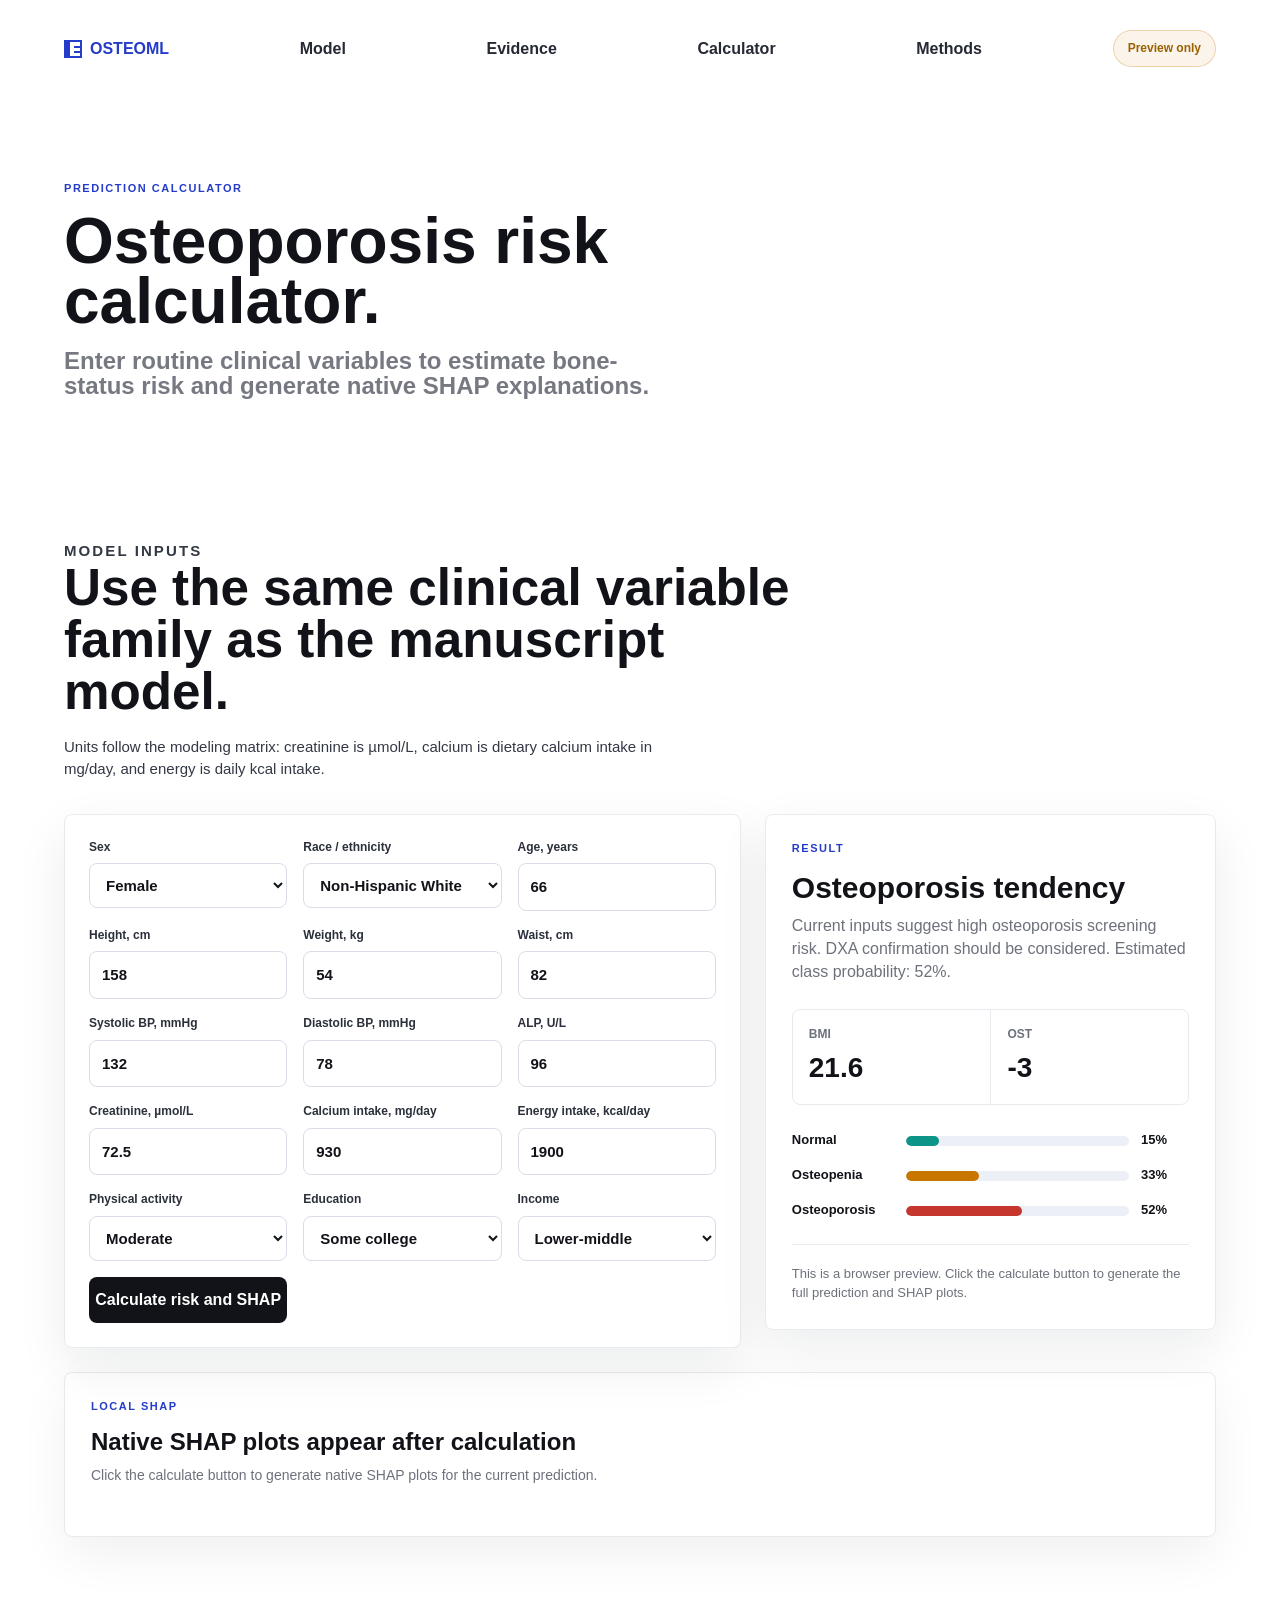
==== web/calculator.html @ 60520cdf "Deploy engineered OsteoML web app Publish the OsteoML deployment package as a standard web applicati" ====
<!doctype html>
<html lang="en">
  <head>
    <meta charset="utf-8" />
    <meta name="viewport" content="width=device-width, initial-scale=1" />
    <title>OsteoML Calculator</title>
    <meta
      name="description"
      content="Standalone osteoporosis risk calculator page connected to the OsteoML model API when available."
    />
    <link
      rel="icon"
      href="data:image/svg+xml,%3Csvg xmlns='http://www.w3.org/2000/svg' viewBox='0 0 32 32'%3E%3Crect width='32' height='32' rx='6' fill='%23243cc9'/%3E%3Cpath d='M9 8h14v3H9zm0 6h14v3H9zm0 6h14v3H9z' fill='white'/%3E%3C/svg%3E"
    />
    <link rel="stylesheet" href="styles.css" />
  </head>
  <body class="calculator-page">
    <section class="mobile-blocker" aria-live="polite">
      <span class="brand mobile-blocker-brand"><span class="brand-mark"></span>OSTEOML</span>
      <h1 data-i18n="mobile.title">Desktop access required</h1>
      <p data-i18n="mobile.body">
        This research calculator is optimized for desktop review. Please open it on a laptop or desktop computer.
      </p>
    </section>

    <header class="site-header">
      <a class="brand" href="index.html" aria-label="OsteoML home">
        <span class="brand-mark"></span>
        <span>OSTEOML</span>
      </a>
      <nav aria-label="Primary navigation">
        <a href="index.html#model" data-i18n="nav.model">Model</a>
        <a href="index.html#evidence" data-i18n="nav.evidence">Evidence</a>
        <a href="calculator.html" aria-current="page" data-i18n="nav.calculator">Calculator</a>
        <a href="index.html#methods" data-i18n="nav.methods">Methods</a>
      </nav>
      <span class="status-pill" id="model-status" data-i18n="status.ready">Ready</span>
    </header>

    <main>
      <section class="calculator-page-hero">
        <p class="eyebrow" data-i18n="calc.eyebrow">Prediction calculator</p>
        <h1 data-i18n="calc.title">Osteoporosis risk calculator.</h1>
        <p class="lead" data-i18n="calc.lead">
          Enter routine clinical variables to estimate bone-status risk and generate native SHAP explanations.
        </p>
      </section>

      <section class="calculator-section standalone" id="calculator">
        <div class="calculator-intro">
          <p class="eyebrow" data-i18n="calc.inputsEyebrow">Model inputs</p>
          <h2 data-i18n="calc.inputsTitle">Use the same clinical variable family as the manuscript model.</h2>
          <p data-i18n="calc.inputsBody">
            Units follow the modeling matrix: creatinine is µmol/L, calcium is dietary calcium intake in mg/day, and energy is daily kcal intake.
          </p>
        </div>

        <div class="calculator-shell">
          <form id="risk-form" class="risk-form">
            <label>
              <span data-i18n="field.sex">Sex</span>
              <select name="sex">
                <option value="female" data-i18n="option.female">Female</option>
                <option value="male" data-i18n="option.male">Male</option>
              </select>
            </label>
            <label>
              <span data-i18n="field.race">Race / ethnicity</span>
              <select name="race">
                <option value="non_hispanic_white" data-i18n="option.white">Non-Hispanic White</option>
                <option value="non_hispanic_black" data-i18n="option.black">Non-Hispanic Black</option>
                <option value="mexican_american" data-i18n="option.mexican">Mexican American</option>
                <option value="other_hispanic" data-i18n="option.hispanic">Other Hispanic</option>
                <option value="asian" data-i18n="option.asian">Asian / Korean</option>
                <option value="other" data-i18n="option.otherRace">Other / multi-racial</option>
              </select>
            </label>
            <label>
              <span data-i18n="field.age">Age, years</span>
              <input name="age" type="number" min="40" max="90" step="1" value="66" required />
            </label>
            <label>
              <span data-i18n="field.height">Height, cm</span>
              <input name="height" type="number" min="120" max="210" step="0.1" value="158" required />
            </label>
            <label>
              <span data-i18n="field.weight">Weight, kg</span>
              <input name="weight" type="number" min="30" max="180" step="0.1" value="54" required />
            </label>
            <label>
              <span data-i18n="field.waist">Waist, cm</span>
              <input name="waist" type="number" min="45" max="170" step="0.1" value="82" required />
            </label>
            <label>
              <span data-i18n="field.sbp">Systolic BP, mmHg</span>
              <input name="sbp" type="number" min="70" max="230" step="1" value="132" required />
            </label>
            <label>
              <span data-i18n="field.dbp">Diastolic BP, mmHg</span>
              <input name="dbp" type="number" min="40" max="140" step="1" value="78" required />
            </label>
            <label>
              <span data-i18n="field.alp">ALP, U/L</span>
              <input name="alp" type="number" min="10" max="800" step="1" value="96" required />
            </label>
            <label>
              <span data-i18n="field.creatinine">Creatinine, µmol/L</span>
              <input name="creatinine" type="number" min="12" max="400" step="0.1" value="72.5" required />
            </label>
            <label>
              <span data-i18n="field.calcium">Calcium intake, mg/day</span>
              <input name="calcium" type="number" min="0" max="5000" step="1" value="930" required />
            </label>
            <label>
              <span data-i18n="field.energy">Energy intake, kcal/day</span>
              <input name="energy" type="number" min="300" max="8000" step="1" value="1900" required />
            </label>
            <label>
              <span data-i18n="field.activity">Physical activity</span>
              <select name="activity">
                <option value="moderate" data-i18n="option.moderate">Moderate</option>
                <option value="low" data-i18n="option.low">Low</option>
                <option value="high" data-i18n="option.high">High</option>
              </select>
            </label>
            <label>
              <span data-i18n="field.education">Education</span>
              <select name="education">
                <option value="1" data-i18n="option.edu1">Less than high school</option>
                <option value="2" data-i18n="option.edu2">High school</option>
                <option value="3" selected data-i18n="option.edu3">Some college</option>
                <option value="4" data-i18n="option.edu4">College graduate</option>
              </select>
            </label>
            <label>
              <span data-i18n="field.income">Income</span>
              <select name="income">
                <option value="1" data-i18n="option.income1">Low</option>
                <option value="2" selected data-i18n="option.income2">Lower-middle</option>
                <option value="3" data-i18n="option.income3">Upper-middle</option>
                <option value="4" data-i18n="option.income4">High</option>
              </select>
            </label>
            <button type="submit" data-i18n="action.calculateShap">Calculate risk and SHAP</button>
          </form>

          <aside class="result-panel" aria-live="polite">
            <div class="result-topline">
              <p class="eyebrow" data-i18n="result.eyebrow">Result</p>
              <h3 id="prediction-label" data-i18n="result.waiting">Waiting for calculation</h3>
              <p id="recommendation" data-i18n="result.initialRecommendation">
                Complete the form to generate a screening recommendation.<br />
                完成输入后生成筛查建议。
              </p>
            </div>

            <div class="derived">
              <div>
                <span data-i18n="metric.bmi">BMI</span>
                <strong id="bmi-value">--</strong>
              </div>
              <div>
                <span data-i18n="metric.ost">OST</span>
                <strong id="ost-value">--</strong>
              </div>
            </div>

            <div class="probabilities">
              <div class="prob-row normal">
                <span data-i18n="class.normal">Normal</span>
                <div><i id="bar-normal"></i></div>
                <b id="prob-normal">--</b>
              </div>
              <div class="prob-row osteopenia">
                <span data-i18n="class.osteopenia">Osteopenia</span>
                <div><i id="bar-osteopenia"></i></div>
                <b id="prob-osteopenia">--</b>
              </div>
              <div class="prob-row osteoporosis">
                <span data-i18n="class.osteoporosis">Osteoporosis</span>
                <div><i id="bar-osteoporosis"></i></div>
                <b id="prob-osteoporosis">--</b>
              </div>
            </div>

            <p class="panel-note" id="mode-note" data-i18n="note.research">
              Results are intended for research communication and screening discussion, not diagnosis. Race/ethnicity is included for calibration and population transportability assessment.
            </p>
          </aside>
        </div>

        <section class="shap-card" aria-live="polite">
          <div>
            <p class="eyebrow" data-i18n="shap.eyebrow">Local SHAP</p>
            <h3 id="shap-title" data-i18n="shap.initialTitle">Native SHAP plots appear after calculation</h3>
            <p id="shap-caption" data-i18n="shap.initialCaption">
              Click the calculate button to generate multiple native SHAP plots. This may take several seconds.
            </p>
          </div>
          <div class="shap-plot" id="shap-plot"></div>
        </section>
      </section>
    </main>

    <script src="app.js"></script>
  </body>
</html>
---- web/styles.css ----
:root {
  --ink: #111318;
  --muted: #6d717b;
  --soft: #9aa0ad;
  --line: #e8eaf0;
  --paper: #f7f8fb;
  --blue: #243cc9;
  --blue-soft: #eef2ff;
  --teal: #0d9488;
  --amber: #c77700;
  --red: #c4362e;
  --radius: 8px;
  --max: 1360px;
  --page-gutter: clamp(48px, 5vw, 88px);
}

* {
  box-sizing: border-box;
}

html {
  scroll-behavior: smooth;
}

body {
  margin: 0;
  color: var(--ink);
  background: #fff;
  font-family: Inter, ui-sans-serif, -apple-system, BlinkMacSystemFont, "Segoe UI",
    "PingFang SC", "Microsoft YaHei", Arial, sans-serif;
  line-height: 1.45;
}

.mobile-blocker {
  display: none;
}

a {
  color: inherit;
  text-decoration: none;
}

.site-header {
  width: min(var(--max), calc(100% - (var(--page-gutter) * 2)));
  margin: 0 auto;
  padding: 30px 0;
  display: flex;
  align-items: center;
  justify-content: space-between;
  gap: 32px;
}

.brand {
  display: inline-flex;
  align-items: center;
  gap: 8px;
  font-size: 16px;
  font-weight: 800;
  color: var(--blue);
  letter-spacing: 0;
}

.brand-mark {
  width: 18px;
  height: 18px;
  display: inline-block;
  border: 2px solid var(--blue);
  border-left-width: 6px;
  background:
    linear-gradient(var(--blue), var(--blue)) 4px 4px / 8px 2px no-repeat,
    linear-gradient(var(--blue), var(--blue)) 4px 9px / 8px 2px no-repeat;
}

nav {
  display: flex;
  align-items: center;
  justify-content: space-evenly;
  gap: 42px;
  flex: 1;
  color: #252934;
  font-size: 16px;
  font-weight: 750;
}

nav a:hover,
.login-link:hover {
  color: var(--blue);
}

.login-link {
  padding: 9px 16px;
  border: 1px solid var(--line);
  border-radius: 8px;
  font-size: 15px;
  font-weight: 700;
  background: #fff;
  box-shadow: 0 8px 24px rgba(18, 25, 38, 0.07);
}

.site-header > .login-link {
  margin-left: auto;
}

.status-pill {
  padding: 9px 14px;
  border: 1px solid var(--line);
  border-radius: 999px;
  color: var(--muted);
  background: #fff;
  font-size: 12px;
  font-weight: 850;
}

.status-pill.online {
  color: #087568;
  border-color: rgba(13, 148, 136, 0.28);
  background: rgba(13, 148, 136, 0.08);
}

.status-pill.fallback {
  color: #9a6200;
  border-color: rgba(199, 119, 0, 0.28);
  background: rgba(199, 119, 0, 0.08);
}

.hero {
  width: min(var(--max), calc(100% - (var(--page-gutter) * 2)));
  margin: 18px auto 0;
  padding: 18px 0 22px;
  background-image:
    linear-gradient(rgba(36, 60, 201, 0.08) 1px, transparent 1px),
    linear-gradient(90deg, rgba(36, 60, 201, 0.08) 1px, transparent 1px);
  background-size: 16px 16px;
  background-position: -1px -1px;
}

.hero-copy {
  max-width: 690px;
}

.eyebrow {
  margin: 0 0 14px;
  color: var(--blue);
  font-size: 11px;
  font-weight: 900;
  letter-spacing: 0.14em;
  text-transform: uppercase;
}

h1,
h2,
h3,
p {
  letter-spacing: 0;
}

h1 {
  max-width: 650px;
  margin: 0;
  font-size: clamp(42px, 5.1vw, 64px);
  line-height: 0.94;
  font-weight: 900;
}

.title-en,
.title-cn {
  display: block;
}

.lead {
  max-width: 610px;
  margin: 16px 0 0;
  color: #767982;
  font-size: clamp(19px, 2.1vw, 24px);
  line-height: 1.05;
  font-weight: 650;
}

.metrics {
  margin-top: 26px;
  border-top: 1px solid var(--line);
  border-bottom: 1px solid var(--line);
  display: grid;
  grid-template-columns: repeat(4, 1fr);
}

.metrics div {
  padding: 16px 26px 14px 0;
}

.metrics strong {
  display: block;
  font-size: clamp(30px, 4vw, 42px);
  line-height: 1;
  font-weight: 850;
}

.metrics span {
  display: block;
  margin-top: 8px;
  color: var(--muted);
  font-size: 12px;
}

.hero-note {
  max-width: 520px;
  margin: 16px 0 0;
  color: #343844;
  font-size: 15px;
}

.image-strip {
  width: min(var(--max), calc(100% - (var(--page-gutter) * 2)));
  margin-left: auto;
  margin-right: auto;
  margin-top: 18px;
  display: grid;
  grid-template-columns: 0.72fr 1.65fr 1.25fr;
  gap: 14px;
  overflow: hidden;
}

.image-strip img {
  width: 100%;
  height: 260px;
  object-fit: cover;
  filter: saturate(0.9) contrast(1.02);
}

.content-grid,
.calculator-section,
.methods-note {
  width: min(var(--max), calc(100% - (var(--page-gutter) * 2)));
  margin: 104px auto 0;
}

.content-grid {
  display: grid;
  grid-template-columns: 1.1fr 1fr 1fr;
  gap: 56px 42px;
}

.section-title {
  grid-row: span 2;
}

h2 {
  margin: 0;
  font-size: clamp(34px, 4vw, 52px);
  line-height: 1.02;
  font-weight: 850;
}

h3 {
  margin: 0 0 14px;
  font-size: 24px;
  line-height: 1.1;
}

article p,
.calculator-intro p,
.methods-note p,
.panel-note {
  margin: 0;
  color: #333845;
  font-size: 15px;
}

.shap-card {
  margin-top: 24px;
  padding: 26px;
  border: 1px solid var(--line);
  border-radius: var(--radius);
  background: #fff;
  box-shadow: 0 18px 50px rgba(18, 25, 38, 0.06);
}

.shap-card h3 {
  margin-bottom: 10px;
}

.shap-card p:not(.eyebrow) {
  margin: 0;
  color: var(--muted);
  font-size: 14px;
}

.shap-plot {
  margin-top: 24px;
  display: grid;
  grid-template-columns: repeat(3, minmax(0, 1fr));
  gap: 18px;
}

.native-shap-figure {
  margin: 0;
  padding: 14px;
  border: 1px solid var(--line);
  border-radius: var(--radius);
  background: #fff;
}

.native-shap-figure img {
  width: 100%;
  display: block;
  border-radius: 6px;
}

.native-shap-figure figcaption {
  margin-top: 10px;
  color: var(--muted);
  font-size: 12px;
  font-weight: 800;
}

.calculator-section {
  padding: 72px 0;
  border-top: 1px solid var(--line);
  border-bottom: 1px solid var(--line);
}

.calculator-page-hero {
  width: min(var(--max), calc(100% - (var(--page-gutter) * 2)));
  margin: 36px auto 0;
  padding: 48px 0 24px;
}

.calculator-page-hero h1 {
  max-width: 820px;
}

.calculator-section.standalone {
  margin-top: 28px;
  border-top: 0;
}

.calculator-intro {
  max-width: 760px;
  margin-bottom: 34px;
}

.calculator-intro p {
  margin-top: 18px;
  max-width: 640px;
}

.calculator-shell {
  display: grid;
  grid-template-columns: 1.2fr 0.8fr;
  gap: 24px;
  align-items: start;
}

.risk-form,
.result-panel {
  border: 1px solid var(--line);
  border-radius: var(--radius);
  background: #fff;
  box-shadow: 0 18px 50px rgba(18, 25, 38, 0.08);
}

.risk-form {
  padding: 24px;
  display: grid;
  grid-template-columns: repeat(3, 1fr);
  gap: 16px;
}

label {
  color: #2b303b;
  font-size: 12px;
  font-weight: 800;
}

input,
select {
  width: 100%;
  margin-top: 7px;
  padding: 12px 12px;
  border: 1px solid #d9dde7;
  border-radius: 8px;
  color: var(--ink);
  background: #fff;
  font: inherit;
  font-size: 15px;
}

input:focus,
select:focus {
  outline: 2px solid rgba(36, 60, 201, 0.18);
  border-color: var(--blue);
}

button,
.form-submit-link {
  align-self: end;
  min-height: 46px;
  border: 0;
  border-radius: 8px;
  color: #fff;
  background: var(--ink);
  font: inherit;
  font-weight: 850;
  cursor: pointer;
}

button:hover,
.form-submit-link:hover {
  background: var(--blue);
}

.form-submit-link {
  display: inline-flex;
  align-items: center;
  justify-content: center;
  padding: 0 16px;
  text-align: center;
}

.result-panel {
  padding: 26px;
  position: sticky;
  top: 20px;
}

.result-topline h3 {
  margin-bottom: 10px;
  font-size: 30px;
}

.result-topline p:not(.eyebrow) {
  margin: 0;
  color: var(--muted);
}

.derived {
  margin: 26px 0;
  display: grid;
  grid-template-columns: 1fr 1fr;
  border: 1px solid var(--line);
  border-radius: 8px;
}

.derived div {
  padding: 16px;
}

.derived div + div {
  border-left: 1px solid var(--line);
}

.derived span {
  display: block;
  color: var(--muted);
  font-size: 12px;
  font-weight: 800;
}

.derived strong {
  display: block;
  margin-top: 4px;
  font-size: 28px;
}

.probabilities {
  display: grid;
  gap: 16px;
}

.prob-row {
  display: grid;
  grid-template-columns: 102px 1fr 48px;
  gap: 12px;
  align-items: center;
  font-size: 13px;
  font-weight: 850;
}

.prob-row div {
  height: 10px;
  border-radius: 999px;
  background: #eceff5;
  overflow: hidden;
}

.prob-row i {
  display: block;
  height: 100%;
  width: 0;
  border-radius: inherit;
  transition: width 220ms ease;
}

.normal i {
  background: var(--teal);
}

.osteopenia i {
  background: var(--amber);
}

.osteoporosis i {
  background: var(--red);
}

.panel-note {
  margin-top: 24px;
  padding-top: 20px;
  border-top: 1px solid var(--line);
  color: var(--muted);
  font-size: 13px;
}

.table-wrap {
  margin-top: 32px;
  overflow-x: auto;
  border: 1px solid var(--line);
  border-radius: var(--radius);
}

table {
  width: 100%;
  min-width: 760px;
  border-collapse: collapse;
  background: #fff;
}

th,
td {
  padding: 18px 20px;
  border-bottom: 1px solid var(--line);
  text-align: left;
  vertical-align: top;
  font-size: 14px;
}

th {
  color: var(--muted);
  background: var(--paper);
  font-size: 12px;
  text-transform: uppercase;
  letter-spacing: 0.08em;
}

tr:last-child td {
  border-bottom: 0;
}

.methods-note {
  padding: 64px 0;
  display: grid;
  grid-template-columns: 1fr 0.86fr;
  gap: 64px;
  border-top: 1px solid var(--line);
}

.site-footer {
  width: min(var(--max), calc(100% - (var(--page-gutter) * 2)));
  margin: 40px auto;
  padding-top: 24px;
  border-top: 1px solid var(--line);
  display: flex;
  justify-content: space-between;
  gap: 18px;
  color: var(--muted);
  font-size: 12px;
}

.brand.small {
  color: #333845;
}

@media (max-width: 760px) {
  body {
    min-height: 100vh;
    background:
      linear-gradient(rgba(36, 60, 201, 0.08) 1px, transparent 1px),
      linear-gradient(90deg, rgba(36, 60, 201, 0.08) 1px, transparent 1px),
      #fff;
    background-size: 16px 16px;
  }

  body > .site-header,
  body > main,
  body > .site-footer {
    display: none;
  }

  .mobile-blocker {
    min-height: 100vh;
    width: min(100% - 40px, 520px);
    margin: 0 auto;
    display: flex;
    flex-direction: column;
    justify-content: center;
    gap: 18px;
  }

  .mobile-blocker h1 {
    max-width: 420px;
    font-size: 42px;
    line-height: 1;
  }

  .mobile-blocker p {
    max-width: 420px;
    margin: 0;
    color: var(--muted);
    font-size: 18px;
    line-height: 1.35;
    font-weight: 650;
  }

  .mobile-blocker-brand {
    margin-bottom: 8px;
  }
}

@media (min-width: 761px) and (max-width: 900px) {
  .site-header,
  .site-footer {
    flex-wrap: wrap;
  }

  nav {
    order: 3;
    width: 100%;
    justify-content: space-between;
    gap: 12px;
    overflow-x: auto;
  }

  .status-pill {
    margin-left: auto;
  }

  .metrics,
  .content-grid,
  .calculator-shell,
  .methods-note {
    grid-template-columns: 1fr;
  }

  .shap-plot {
    grid-template-columns: repeat(2, minmax(0, 1fr));
  }

  .section-title {
    grid-row: auto;
  }

  .risk-form {
    grid-template-columns: repeat(2, 1fr);
  }

  .result-panel {
    position: static;
  }
}

@media (min-width: 761px) and (max-width: 900px) {
  .site-header,
  .hero,
  .calculator-page-hero,
  .content-grid,
  .calculator-section,
  .methods-note,
  .site-footer {
    width: min(100% - 28px, var(--max));
  }

  .login-link {
    display: none;
  }

  .calculator-page .site-header {
    align-items: flex-start;
    gap: 16px;
    padding: 28px 0 18px;
  }

  .calculator-page nav {
    order: 2;
    display: grid;
    grid-template-columns: repeat(2, minmax(0, 1fr));
    width: 100%;
    gap: 10px 14px;
    overflow: visible;
    font-size: 13px;
    line-height: 1.25;
  }

  .calculator-page nav a {
    min-width: 0;
    word-break: keep-all;
  }

  .calculator-page .status-pill {
    order: 1;
    margin-left: 0;
    max-width: 190px;
    white-space: normal;
    text-align: center;
    line-height: 1.2;
  }

  h1 {
    font-size: 48px;
  }

  .calculator-page-hero {
    margin-top: 34px;
    padding: 38px 0 22px;
  }

  .calculator-page-hero h1 {
    font-size: 42px;
    line-height: 0.98;
    max-width: 100%;
  }

  .calculator-page-hero .title-en {
    max-width: 340px;
  }

  .calculator-page-hero .title-cn {
    margin-top: 6px;
    max-width: 310px;
    font-size: 39px;
    line-height: 0.96;
  }

  .lead {
    font-size: 22px;
  }

  .calculator-page .lead {
    font-size: 20px;
    line-height: 1.08;
  }

  .calculator-intro h2 {
    font-size: 32px;
    line-height: 1.05;
  }

  .metrics {
    grid-template-columns: 1fr 1fr;
  }

  .image-strip {
    grid-template-columns: 1fr;
  }

  .image-strip img {
    height: 230px;
  }

  .risk-form {
    grid-template-columns: 1fr;
    padding: 18px;
  }

  .prob-row {
    grid-template-columns: 86px 1fr 40px;
    gap: 10px;
    font-size: 12px;
  }

  .result-panel,
  .shap-card {
    padding: 18px;
  }

  .result-topline h3 {
    font-size: 24px;
  }

  .derived {
    grid-template-columns: 1fr;
  }

  .derived div + div {
    border-left: 0;
    border-top: 1px solid var(--line);
  }

  input,
  select,
  button,
  .form-submit-link {
    min-height: 46px;
  }

  .native-shap-figure {
    padding: 8px;
  }

  .shap-plot {
    grid-template-columns: 1fr;
  }

  .native-shap-figure figcaption {
    font-size: 11px;
  }

}

@media (min-width: 761px) and (max-width: 820px) {
  .calculator-page-hero h1 {
    font-size: 38px;
  }

  .calculator-page-hero .title-cn {
    font-size: 34px;
  }

  .calculator-page .lead {
    font-size: 18px;
  }

  .calculator-intro h2 {
    font-size: 29px;
  }
}
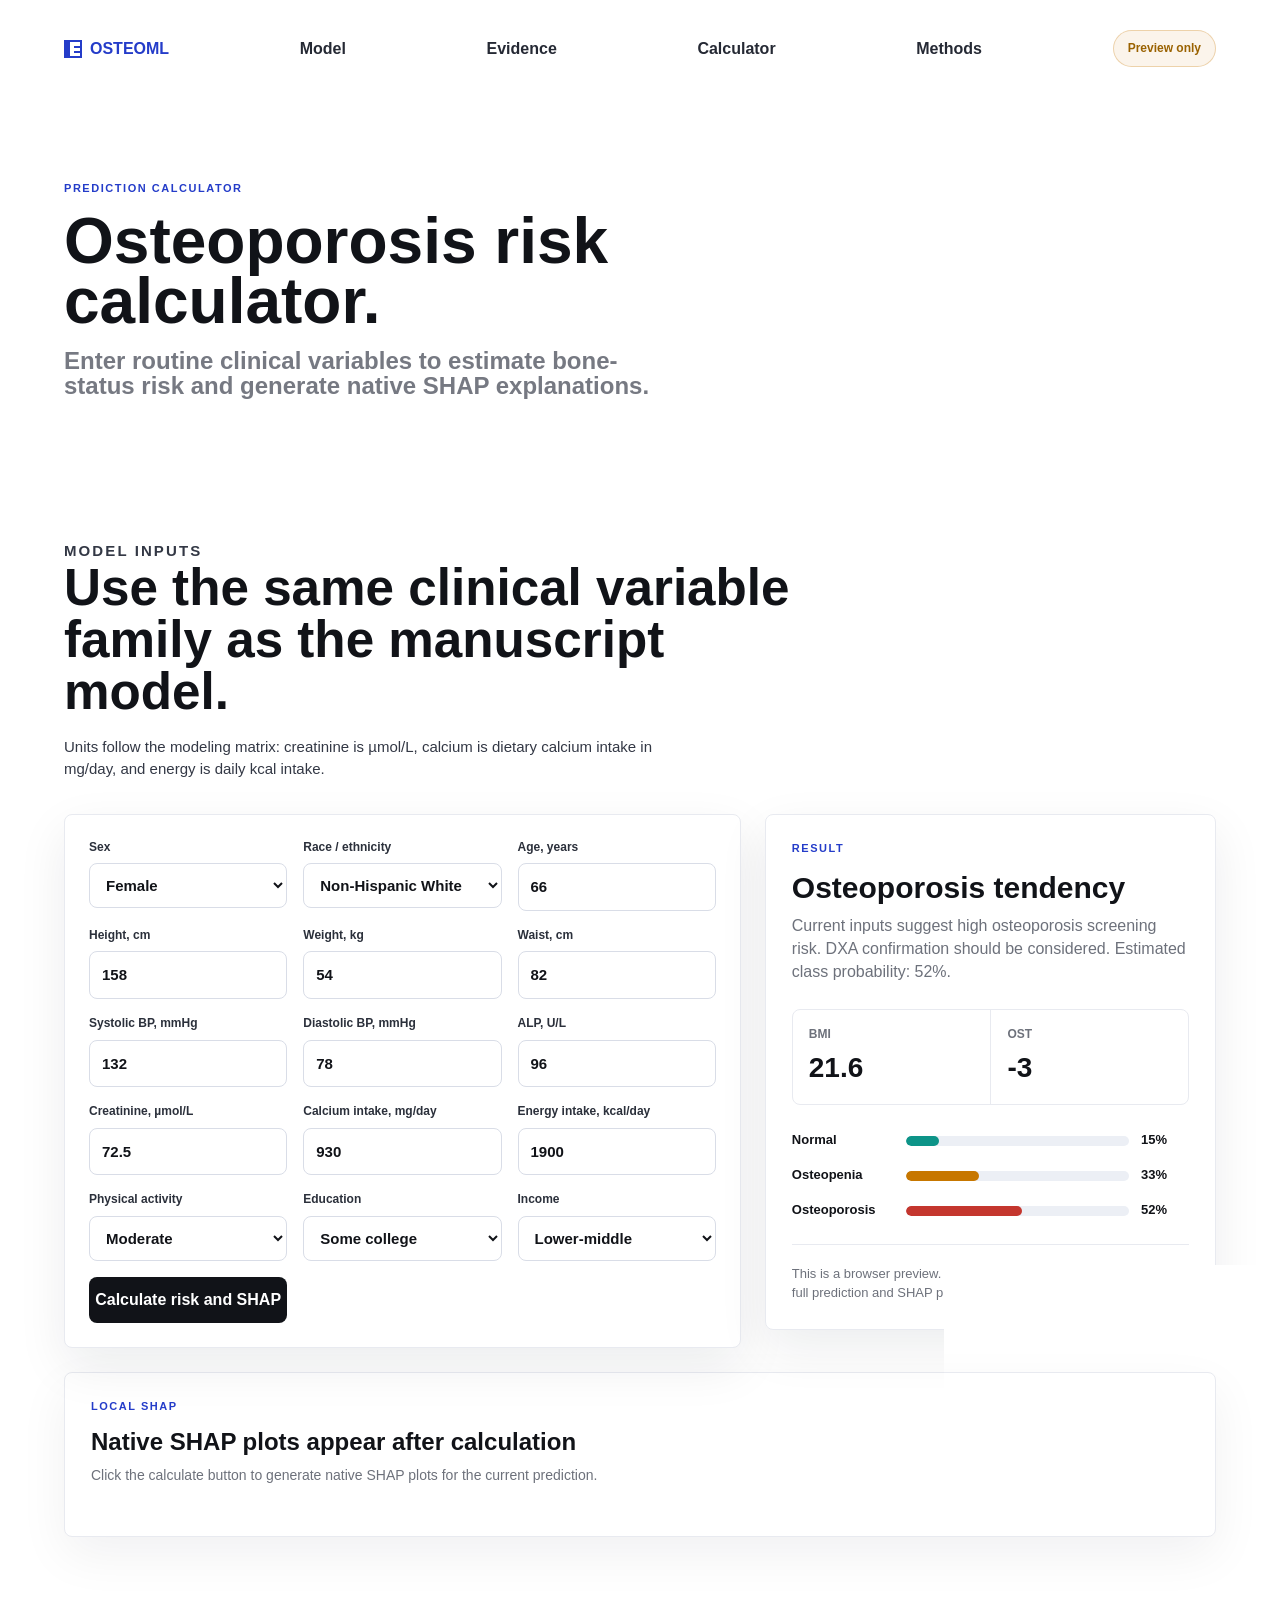
==== commit f0ab25c0: "Remove bilingual UI remnants Simplifies the calculator copy layer to English-only and removes the st" ====
--- a/web/calculator.html
+++ b/web/calculator.html
@@ -149,8 +149,7 @@
               <p class="eyebrow" data-i18n="result.eyebrow">Result</p>
               <h3 id="prediction-label" data-i18n="result.waiting">Waiting for calculation</h3>
               <p id="recommendation" data-i18n="result.initialRecommendation">
-                Complete the form to generate a screening recommendation.<br />
-                完成输入后生成筛查建议。
+                Complete the form to generate a screening recommendation.
               </p>
             </div>
 
